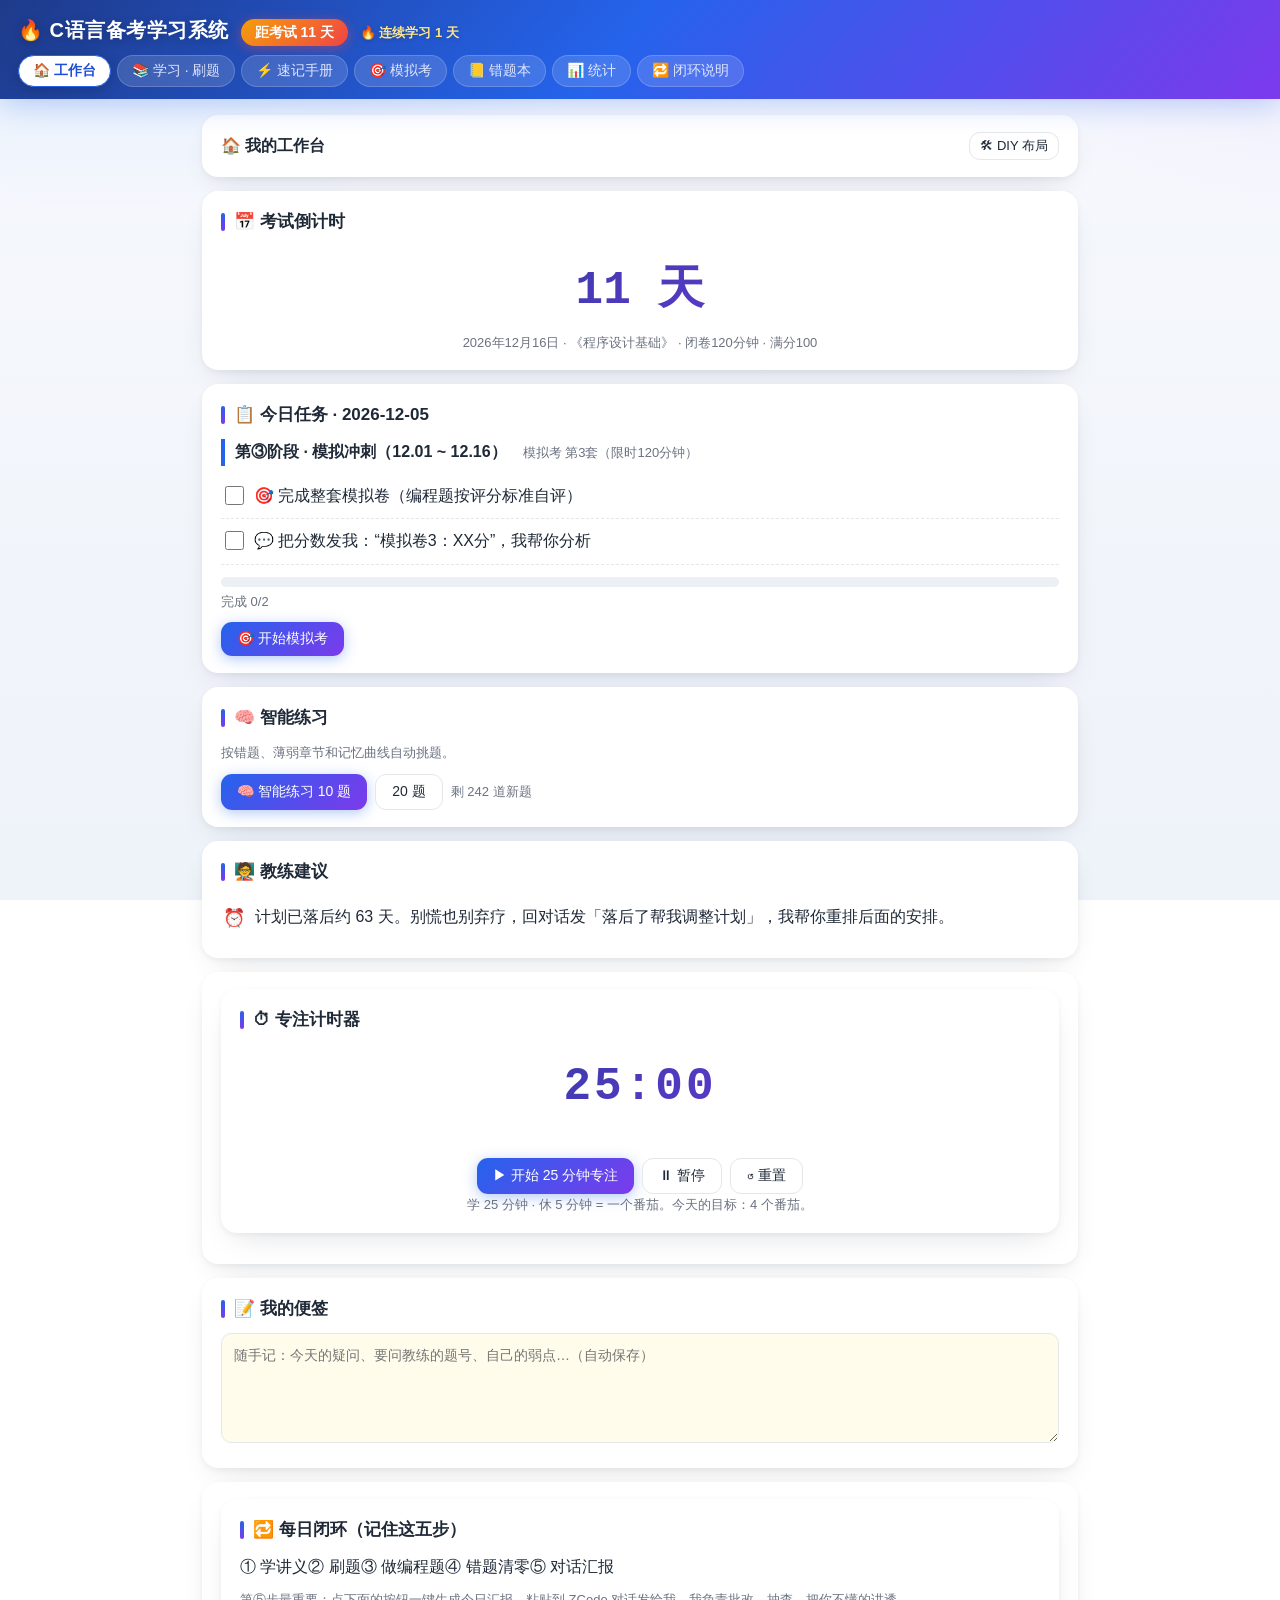
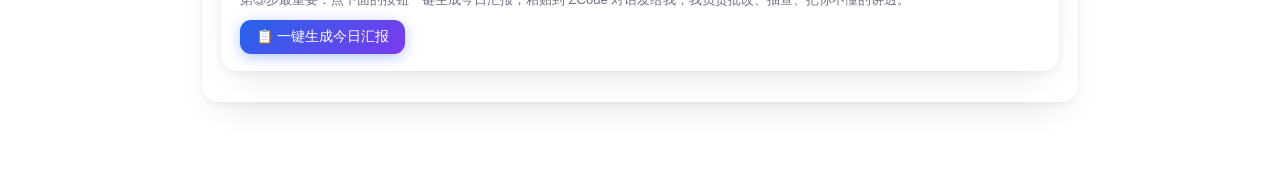
==== index.html @ 24bad848 "C语言备考系统 v3 · 拉满版 + PWA" ====
<!DOCTYPE html>
<html lang="zh-CN">
<head>
<meta charset="UTF-8">
<meta name="viewport" content="width=device-width, initial-scale=1">
<title>C语言备考学习系统 · 12月16日转段考试</title>
<link rel="stylesheet" href="style.css">
<link rel="manifest" href="manifest.webmanifest">
<meta name="theme-color" content="#2563eb">
<meta name="apple-mobile-web-app-capable" content="yes">
<meta name="apple-mobile-web-app-status-bar-style" content="black-translucent">
<link rel="apple-touch-icon" href="icons/icon-192.png">
</head>
<body>
<header>
  <div class="brand">
    <h1>🔥 C语言备考学习系统</h1>
    <span class="countdown" id="countdown">…</span>
    <span class="streak" id="streak"></span>
  </div>
  <nav id="tabs">
    <button data-tab="today">🏠 工作台</button>
    <button data-tab="study">📚 学习 · 刷题</button>
    <button data-tab="cheat">⚡ 速记手册</button>
    <button data-tab="mock">🎯 模拟考</button>
    <button data-tab="wrong">📒 错题本 <span class="badge hidden" id="wrongBadge"></span></button>
    <button data-tab="stats">📊 统计</button>
    <button data-tab="help">🔁 闭环说明</button>
  </nav>
</header>
<main id="view"><div class="card center big-emoji">⏳ 加载题库中…</div></main>

<script src="data/ch1.js"></script>
<script src="data/ch2.js"></script>
<script src="data/ch3.js"></script>
<script src="data/ch4.js"></script>
<script src="data/ch5.js"></script>
<script src="data/ch6.js"></script>
<script src="data/ch7.js"></script>
<script src="data/ch8.js"></script>
<script src="data/ch9.js"></script>
<script src="data/ch10.js"></script>
<script src="data/extra.js"></script>
<script src="data/hard.js"></script>
<script src="app.js"></script>
</body>
</html>
---- style.css ----
/* C语言备考学习系统 样式 */
* { box-sizing: border-box; margin: 0; padding: 0; }
:root {
  --bg: #f4f6fa;
  --card: #ffffff;
  --ink: #1f2937;
  --muted: #6b7280;
  --line: #e5e7eb;
  --brand: #2563eb;
  --brand-soft: #dbeafe;
  --ok: #16a34a;
  --ok-soft: #dcfce7;
  --bad: #dc2626;
  --bad-soft: #fee2e2;
  --warn: #d97706;
  --warn-soft: #fef3c7;
}
body {
  font-family: "Microsoft YaHei", "PingFang SC", "Segoe UI", sans-serif;
  background: var(--bg);
  color: var(--ink);
  line-height: 1.65;
  padding-bottom: 60px;
}
/* ===== 顶栏 ===== */
header {
  position: sticky; top: 0; z-index: 10;
  background: #fff; border-bottom: 1px solid var(--line);
  padding: 10px 16px;
}
.brand { display: flex; align-items: baseline; gap: 12px; flex-wrap: wrap; }
.brand h1 { font-size: 20px; }
.countdown {
  background: var(--bad); color: #fff; border-radius: 999px;
  padding: 1px 12px; font-size: 13px; font-weight: bold;
}
.streak { color: var(--warn); font-size: 13px; font-weight: bold; }
nav { margin-top: 8px; display: flex; gap: 6px; flex-wrap: wrap; }
nav button {
  border: 1px solid var(--line); background: #fff; color: var(--ink);
  padding: 6px 14px; border-radius: 8px; cursor: pointer; font-size: 14px;
  font-family: inherit;
}
nav button.active { background: var(--brand); color: #fff; border-color: var(--brand); }
nav .badge {
  background: var(--bad); color: #fff; border-radius: 999px;
  font-size: 11px; padding: 0 6px; margin-left: 2px;
}
main { max-width: 900px; margin: 16px auto; padding: 0 12px; }
/* ===== 通用组件 ===== */
.card {
  background: var(--card); border: 1px solid var(--line);
  border-radius: 12px; padding: 16px 18px; margin-bottom: 14px;
  box-shadow: 0 1px 2px rgba(0,0,0,0.04);
}
.card h2 { font-size: 17px; margin-bottom: 10px; }
.card h3 { font-size: 15px; margin: 12px 0 6px; }
.btn {
  display: inline-block; border: 1px solid var(--line); background: #fff;
  color: var(--ink); padding: 8px 16px; border-radius: 8px; cursor: pointer;
  font-size: 14px; font-family: inherit; text-decoration: none;
}
.btn:hover { border-color: var(--brand); color: var(--brand); }
.btn.primary { background: var(--brand); border-color: var(--brand); color: #fff; }
.btn.primary:hover { opacity: .9; color: #fff; }
.btn.small { padding: 4px 10px; font-size: 13px; }
.btn.danger { border-color: var(--bad); color: var(--bad); }
.btn:disabled { opacity: .5; cursor: not-allowed; }
.pill {
  display: inline-block; background: var(--brand-soft); color: var(--brand);
  border-radius: 999px; font-size: 12px; padding: 1px 10px; margin-right: 6px;
}
.pill.gray { background: #eceff3; color: var(--muted); }
.pill.warn { background: var(--warn-soft); color: var(--warn); }
.pill.ok { background: var(--ok-soft); color: var(--ok); }
.pill.bad { background: var(--bad-soft); color: var(--bad); }
.bar { background: #eceff3; border-radius: 999px; height: 10px; overflow: hidden; }
.bar > div { background: var(--ok); height: 100%; border-radius: 999px; transition: width .3s; }
.muted { color: var(--muted); font-size: 13px; }
.hidden { display: none !important; }
/* 今日任务 */
.task { display: flex; align-items: flex-start; gap: 10px; padding: 9px 4px; border-bottom: 1px dashed var(--line); }
.task:last-child { border-bottom: none; }
.task input[type=checkbox] { width: 19px; height: 19px; margin-top: 3px; cursor: pointer; accent-color: var(--ok); flex: none; }
.task label { cursor: pointer; }
.task.done label { text-decoration: line-through; color: var(--muted); }
.phase-banner { border-left: 4px solid var(--brand); padding-left: 10px; margin-bottom: 8px; }
.loop-steps { display: flex; gap: 6px; flex-wrap: wrap; margin: 8px 0; }
.loop-steps span { background: var(--brand-soft); color: var(--brand); border-radius: 8px; padding: 4px 10px; font-size: 13px; font-weight: bold; }
/* 章节卡片 */
.ch-head { display: flex; align-items: center; gap: 10px; flex-wrap: wrap; }
.ch-head .grow { flex: 1; }
.ch-actions { display: flex; gap: 8px; flex-wrap: wrap; margin-top: 10px; }
details.notes { margin-top: 10px; }
details.notes summary { cursor: pointer; color: var(--brand); font-weight: bold; }
details.notes[open] summary { margin-bottom: 8px; }
.notes-body { border-top: 1px dashed var(--line); padding-top: 8px; font-size: 14px; }
.notes-body h3 { margin-top: 14px; }
.notes-body pre { background: #f6f8fa; border: 1px solid var(--line); border-radius: 8px; padding: 10px; overflow-x: auto; font-size: 13px; margin: 6px 0; }
.notes-body code { background: #f6f8fa; padding: 0 4px; border-radius: 4px; }
.notes-body ul { padding-left: 22px; margin: 6px 0; }
.notes-body table { border-collapse: collapse; margin: 6px 0; font-size: 13px; }
.notes-body th, .notes-body td { border: 1px solid var(--line); padding: 4px 8px; }
.notes-body th { background: #f6f8fa; }
/* 刷题 */
.qtop { display: flex; align-items: center; gap: 8px; flex-wrap: wrap; margin-bottom: 10px; }
.qtext { white-space: pre-wrap; font-size: 15px; margin-bottom: 12px; }
.qtext code, .opt code { font-family: Consolas, "Courier New", monospace; }
.opts { display: flex; flex-direction: column; gap: 8px; }
.opt {
  text-align: left; border: 1.5px solid var(--line); background: #fff;
  border-radius: 10px; padding: 11px 14px; cursor: pointer; font-size: 14.5px;
  font-family: inherit; white-space: pre-wrap; line-height: 1.55;
}
.opt:hover { border-color: var(--brand); background: var(--brand-soft); }
.opt.locked { pointer-events: none; }
.opt.correct { border-color: var(--ok); background: var(--ok-soft); }
.opt.wrong { border-color: var(--bad); background: var(--bad-soft); }
.expbox { margin-top: 12px; border-radius: 10px; padding: 10px 14px; font-size: 14px; }
.expbox.good { background: var(--ok-soft); border: 1px solid var(--ok); }
.expbox.bad2 { background: var(--bad-soft); border: 1px solid var(--bad); }
.codebox { background: #0f172a; color: #e2e8f0; border-radius: 10px; padding: 12px 14px; overflow-x: auto; font-family: Consolas, "Courier New", monospace; font-size: 13.5px; white-space: pre; margin-top: 8px; }
.qnav { display: flex; gap: 10px; margin-top: 14px; flex-wrap: wrap; align-items: center; }
/* 模拟考 */
.timer {
  font-size: 22px; font-weight: bold; font-family: Consolas, monospace;
  color: var(--brand); background: var(--brand-soft);
  border-radius: 8px; padding: 2px 14px; display: inline-block;
}
.timer.low { color: var(--bad); background: var(--bad-soft); }
.qgrid { display: flex; flex-wrap: wrap; gap: 6px; margin: 10px 0; }
.qgrid button {
  width: 34px; height: 34px; border-radius: 8px; border: 1px solid var(--line);
  background: #fff; cursor: pointer; font-size: 13px; font-family: inherit;
}
.qgrid button.cur { border-color: var(--brand); color: var(--brand); font-weight: bold; }
.qgrid button.done { background: var(--brand-soft); border-color: var(--brand-soft); }
.selfgrade { display: flex; flex-direction: column; gap: 8px; margin-top: 10px; }
.selfgrade label {
  border: 1.5px solid var(--line); border-radius: 10px; padding: 10px 14px;
  cursor: pointer; display: flex; gap: 10px; align-items: center; font-size: 14.5px;
}
.selfgrade label:hover { border-color: var(--brand); }
.selfgrade input { accent-color: var(--brand); width: 17px; height: 17px; }
/* 统计表格 */
table.stats { border-collapse: collapse; width: 100%; font-size: 14px; }
table.stats th, table.stats td { border-bottom: 1px solid var(--line); padding: 7px 8px; text-align: left; }
table.stats th { background: #f6f8fa; font-size: 13px; }
table.stats tr:hover td { background: #fafbfc; }
.rate-good { color: var(--ok); font-weight: bold; }
.rate-mid { color: var(--warn); font-weight: bold; }
.rate-bad { color: var(--bad); font-weight: bold; }
/* 帮助 */
.stepflow { display: flex; flex-direction: column; gap: 10px; }
.stepflow .s { display: flex; gap: 12px; align-items: flex-start; }
.stepflow .num {
  flex: none; width: 30px; height: 30px; border-radius: 50%; background: var(--brand);
  color: #fff; display: flex; align-items: center; justify-content: center; font-weight: bold;
}
.big-emoji { font-size: 40px; text-align: center; margin: 6px 0; }
.center { text-align: center; }
@media (max-width: 600px) {
  main { padding: 0 8px; }
  .card { padding: 12px; }
  .brand h1 { font-size: 16px; }
}
/* ===== v2 工作台 ===== */
.hero { display: flex; gap: 10px; flex-wrap: wrap; margin-bottom: 14px; }
.hero .card { flex: 1; min-width: 200px; margin-bottom: 0; text-align: center; padding: 12px; }
.hero .num { font-size: 26px; font-weight: bold; color: var(--brand); }
.hero .lbl { font-size: 13px; color: var(--muted); }
.advice-item { display: flex; gap: 10px; padding: 8px 2px; border-bottom: 1px dashed var(--line); align-items: flex-start; }
.advice-item:last-child { border-bottom: none; }
.advice-item .ico { flex: none; font-size: 18px; }
.weak-chips { display: flex; gap: 8px; flex-wrap: wrap; margin-top: 8px; }
.weak-chips button { border: 1px solid var(--bad-soft); background: var(--bad-soft); color: var(--bad); border-radius: 999px; padding: 4px 12px; cursor: pointer; font-size: 13px; font-family: inherit; }
.weak-chips button:hover { opacity: .8; }
.heat-row { display: flex; align-items: center; gap: 10px; padding: 5px 0; }
.heat-row .tname { width: 110px; flex: none; font-size: 13.5px; }
.heat-row .tbar { flex: 1; }
.heat-row .trate { width: 52px; text-align: right; font-size: 13px; }
.logbars { display: flex; align-items: flex-end; gap: 4px; height: 70px; padding-top: 6px; }
.logbars .lb { flex: 1; display: flex; flex-direction: column; justify-content: flex-end; align-items: center; gap: 3px; height: 100%; }
.logbars .bar2 { width: 70%; max-width: 26px; background: var(--brand); border-radius: 4px 4px 0 0; min-height: 2px; }
.logbars .lb.zero .bar2 { background: #e5e7eb; }
.logbars .cap { font-size: 10px; color: var(--muted); writing-mode: vertical-lr; height: 34px; overflow: hidden; }
.trendbox svg { max-width: 100%; }
.modal-mask { position: fixed; inset: 0; background: rgba(15,23,42,.45); z-index: 50; display: flex; align-items: center; justify-content: center; padding: 16px; }
.modal { background: #fff; border-radius: 12px; max-width: 640px; width: 100%; max-height: 84vh; overflow: auto; padding: 18px; }
.modal h3 { margin-bottom: 8px; }
.modal textarea { width: 100%; height: 200px; font-size: 12px; font-family: Consolas, monospace; border: 1px solid var(--line); border-radius: 8px; padding: 8px; box-sizing: border-box; }
.modal .mrow { display: flex; gap: 8px; margin-top: 10px; flex-wrap: wrap; }
.srs-lv { font-size: 11px; background: #eceff3; color: var(--muted); border-radius: 999px; padding: 1px 8px; }
.due-tip { background: var(--warn-soft); color: var(--warn); border-radius: 8px; padding: 6px 10px; font-size: 13px; margin-bottom: 10px; }
/* ===== v3 豪华版 ===== */
body {
  background:
    radial-gradient(1100px 520px at 8% -8%, #dbeafe 0%, transparent 55%),
    radial-gradient(900px 480px at 108% -4%, #ede9fe 0%, transparent 55%),
    linear-gradient(180deg, #f7f9fd 0%, #eef2f9 100%);
  background-attachment: fixed;
  min-height: 100vh;
}
header {
  background: linear-gradient(130deg, #1e3a8a 0%, #2563eb 48%, #7c3aed 100%);
  border: none;
  box-shadow: 0 6px 28px rgba(37, 99, 235, .28);
  padding: 14px 18px 12px;
}
.brand h1 {
  color: #fff; letter-spacing: .5px;
  text-shadow: 0 2px 10px rgba(0,0,0,.25);
}
.countdown {
  background: linear-gradient(135deg, #f59e0b, #ef4444);
  box-shadow: 0 2px 12px rgba(239, 68, 68, .45);
  font-size: 14px; padding: 2px 14px;
}
.streak { color: #fde68a; text-shadow: 0 1px 4px rgba(0,0,0,.2); }
nav button {
  background: rgba(255,255,255,.14);
  color: #e0e7ff;
  border: 1px solid rgba(255,255,255,.18);
  border-radius: 999px;
  backdrop-filter: blur(8px);
  transition: all .18s ease;
}
nav button:hover { background: rgba(255,255,255,.24); color: #fff; }
nav button.active {
  background: #fff; color: #1d4ed8; font-weight: bold;
  box-shadow: 0 3px 14px rgba(0,0,0,.18);
}
nav .badge { box-shadow: 0 1px 6px rgba(0,0,0,.35); }
.card {
  border-radius: 16px;
  border: 1px solid rgba(255,255,255,.75);
  box-shadow: 0 2px 6px rgba(15,23,42,.05), 0 14px 34px -14px rgba(15,23,42,.14);
  transition: transform .16s ease, box-shadow .16s ease;
}
.card:hover {
  transform: translateY(-2px);
  box-shadow: 0 6px 14px rgba(15,23,42,.07), 0 22px 44px -16px rgba(15,23,42,.20);
}
.card h2 { position: relative; padding-left: 13px; }
.card h2::before {
  content: ''; position: absolute; left: 0; top: 5px; bottom: 5px;
  width: 4px; border-radius: 2px;
  background: linear-gradient(180deg, #2563eb, #7c3aed);
}
.btn { border-radius: 11px; transition: all .16s ease; }
.btn.primary {
  background: linear-gradient(135deg, #2563eb, #7c3aed);
  border: none; color: #fff;
  box-shadow: 0 3px 14px rgba(37, 99, 235, .35);
}
.btn.primary:hover {
  transform: translateY(-1px); opacity: 1; color: #fff;
  box-shadow: 0 7px 20px rgba(37, 99, 235, .45);
}
.btn:not(.primary):hover { transform: translateY(-1px); }
.opt {
  border-radius: 13px;
  padding: 11px 14px 11px 54px;
  position: relative;
  transition: all .15s ease, transform .15s ease;
}
.opt .letter {
  position: absolute; left: 15px; top: 50%; transform: translateY(-50%);
  width: 27px; height: 27px; border-radius: 50%;
  background: #eef2f7; color: #64748b;
  display: flex; align-items: center; justify-content: center;
  font-weight: bold; font-size: 13px;
  transition: all .15s ease;
}
.opt:hover { transform: translateX(3px); }
.opt.correct { background: linear-gradient(135deg, #dcfce7, #d1fae5); animation: pop .3s ease; }
.opt.correct .letter { background: linear-gradient(135deg, #16a34a, #15803d); color: #fff; }
.opt.wrong { background: linear-gradient(135deg, #fee2e2, #fecaca); animation: shake .3s ease; }
.opt.wrong .letter { background: linear-gradient(135deg, #dc2626, #b91c1c); color: #fff; }
@keyframes pop { 0% { transform: scale(.98); } 55% { transform: scale(1.015); } 100% { transform: scale(1); } }
@keyframes shake { 0%,100% { transform: translateX(0); } 30% { transform: translateX(-4px); } 60% { transform: translateX(4px); } }
main > .card, main > div { animation: fadeUp .28s ease; }
@keyframes fadeUp { from { opacity: 0; transform: translateY(8px); } to { opacity: 1; transform: none; } }
.quote {
  font-size: 14px; color: #713f12; font-style: italic;
  background: linear-gradient(90deg, #fef9c3, #fef3c7 70%, transparent);
  border-left: 4px solid #f59e0b;
  padding: 9px 14px; border-radius: 0 10px 10px 0;
  margin-bottom: 14px;
}
.focus-clock {
  font-size: 46px; font-weight: 800; font-family: Consolas, monospace;
  letter-spacing: 3px; text-align: center;
  background: linear-gradient(135deg, #1e3a8a, #7c3aed);
  -webkit-background-clip: text; background-clip: text; color: transparent;
  padding: 6px 0 2px;
}
.focus-state { text-align: center; color: var(--muted); font-size: 13px; min-height: 20px; }
.confetti-piece {
  position: fixed; top: -24px; z-index: 99;
  width: 10px; height: 15px; border-radius: 2px;
  animation: fall linear forwards;
  pointer-events: none;
}
@keyframes fall { to { transform: translateY(106vh) rotate(720deg); opacity: .85; } }
.flash { border: 1px solid var(--line); border-radius: 14px; padding: 13px 16px; margin-bottom: 10px; background: rgba(255,255,255,.92); }
.flash summary { cursor: pointer; font-weight: bold; font-size: 15px; }
.flash summary .ftag { font-size: 12px; color: var(--brand); background: var(--brand-soft); border-radius: 999px; padding: 1px 10px; margin-right: 8px; }
.flash .fbody { margin-top: 9px; border-top: 1px dashed var(--line); padding-top: 9px; font-size: 14px; }
.flash .fbody pre { background: #f6f8fa; padding: 9px 12px; border-radius: 9px; overflow-x: auto; font-size: 13px; margin: 6px 0; }
.flash .fbody ul { padding-left: 20px; }
.flash .fbody table { border-collapse: collapse; font-size: 13px; margin: 6px 0; }
.flash .fbody th, .flash .fbody td { border: 1px solid var(--line); padding: 4px 9px; }
.flash .fbody th { background: #f6f8fa; }
#cheatSearch {
  width: 100%; padding: 11px 18px;
  border: 2px solid var(--line); border-radius: 999px;
  font-size: 15px; margin-bottom: 14px; box-sizing: border-box;
  font-family: inherit; background: rgba(255,255,255,.9);
  transition: border .15s ease, box-shadow .15s ease;
}
#cheatSearch:focus { outline: none; border-color: var(--brand); box-shadow: 0 0 0 4px var(--brand-soft); }
::-webkit-scrollbar { width: 10px; height: 10px; }
::-webkit-scrollbar-thumb { background: #c7d2e8; border-radius: 999px; border: 2px solid transparent; background-clip: content-box; }
::-webkit-scrollbar-thumb:hover { background: #94a8cc; background-clip: content-box; }
.expbox { border-radius: 12px; }
.timer { border-radius: 999px; }
/* ===== DIY 工作台 ===== */
.widget { position: relative; }
.widget.editing { outline: 2px dashed #a5b4fc; outline-offset: 3px; cursor: grab; }
.widget.dragging { opacity: .45; }
.wctrl { position: absolute; top: 10px; right: 10px; display: flex; gap: 5px; z-index: 5; }
.wbtn {
  width: 26px; height: 26px; border-radius: 8px; border: 1px solid var(--line);
  background: #fff; color: var(--muted); cursor: pointer; font-size: 13px; line-height: 1;
}
.wbtn:hover { border-color: var(--brand); color: var(--brand); }
.wbtn.danger:hover { border-color: var(--bad); color: var(--bad); }
.bigcount {
  font-size: 46px; font-weight: 800; text-align: center; padding: 8px 0 2px;
  font-family: Consolas, "Segoe UI", monospace;
  background: linear-gradient(135deg, #1e3a8a, #7c3aed);
  -webkit-background-clip: text; background-clip: text; color: transparent;
}
.notebox {
  width: 100%; min-height: 110px; resize: vertical;
  border: 1.5px solid var(--line); border-radius: 10px;
  padding: 10px 12px; font-size: 14px; font-family: inherit;
  box-sizing: border-box; background: #fffceb; line-height: 1.6;
}
.notebox:focus { outline: none; border-color: #f59e0b; }
.minirow { display: flex; align-items: center; gap: 10px; padding: 5px 0; cursor: pointer; }
.minirow .mname { width: 118px; flex: none; font-size: 13px; white-space: nowrap; overflow: hidden; text-overflow: ellipsis; }
.minirow .tbar { flex: 1; }
.minirow .trate { width: 46px; text-align: right; font-size: 12.5px; color: var(--muted); }
.minirow:hover .mname { color: var(--brand); }
.cheatin {
  width: 100%; padding: 9px 12px; margin-top: 8px;
  border: 1.5px solid var(--line); border-radius: 10px;
  font-size: 14px; font-family: inherit; box-sizing: border-box; background: #fff;
}
.cheatin:focus { outline: none; border-color: var(--brand); }
.linkrow { display: flex; align-items: center; gap: 8px; padding: 4px 0; }
.linkrow a { color: var(--brand); text-decoration: none; flex: 1; font-size: 14px; }
.linkrow a:hover { text-decoration: underline; }
.doodle { width: 100%; border: 1.5px solid var(--line); border-radius: 12px; background: #fff; touch-action: none; cursor: crosshair; }
.weekrow { display: flex; gap: 10px; padding: 6px 4px; border-bottom: 1px dashed var(--line); font-size: 13.5px; align-items: baseline; }
.weekrow:last-child { border-bottom: none; }
.weekrow.today { background: var(--brand-soft); border-radius: 8px; padding-left: 8px; }
.weekrow.today b { color: var(--brand); }
.weekrow.weekend span { color: var(--muted); }
.weekrow b { flex: none; width: 92px; }
.badgegrid { display: flex; flex-wrap: wrap; gap: 10px; }
.badge { width: 72px; text-align: center; opacity: .3; filter: grayscale(1); }
.badge.on { opacity: 1; filter: none; }
.badge .bico { font-size: 30px; }
.badge .bname { font-size: 11.5px; color: var(--muted); }
.badge.on .bname { color: var(--ink); font-weight: bold; }
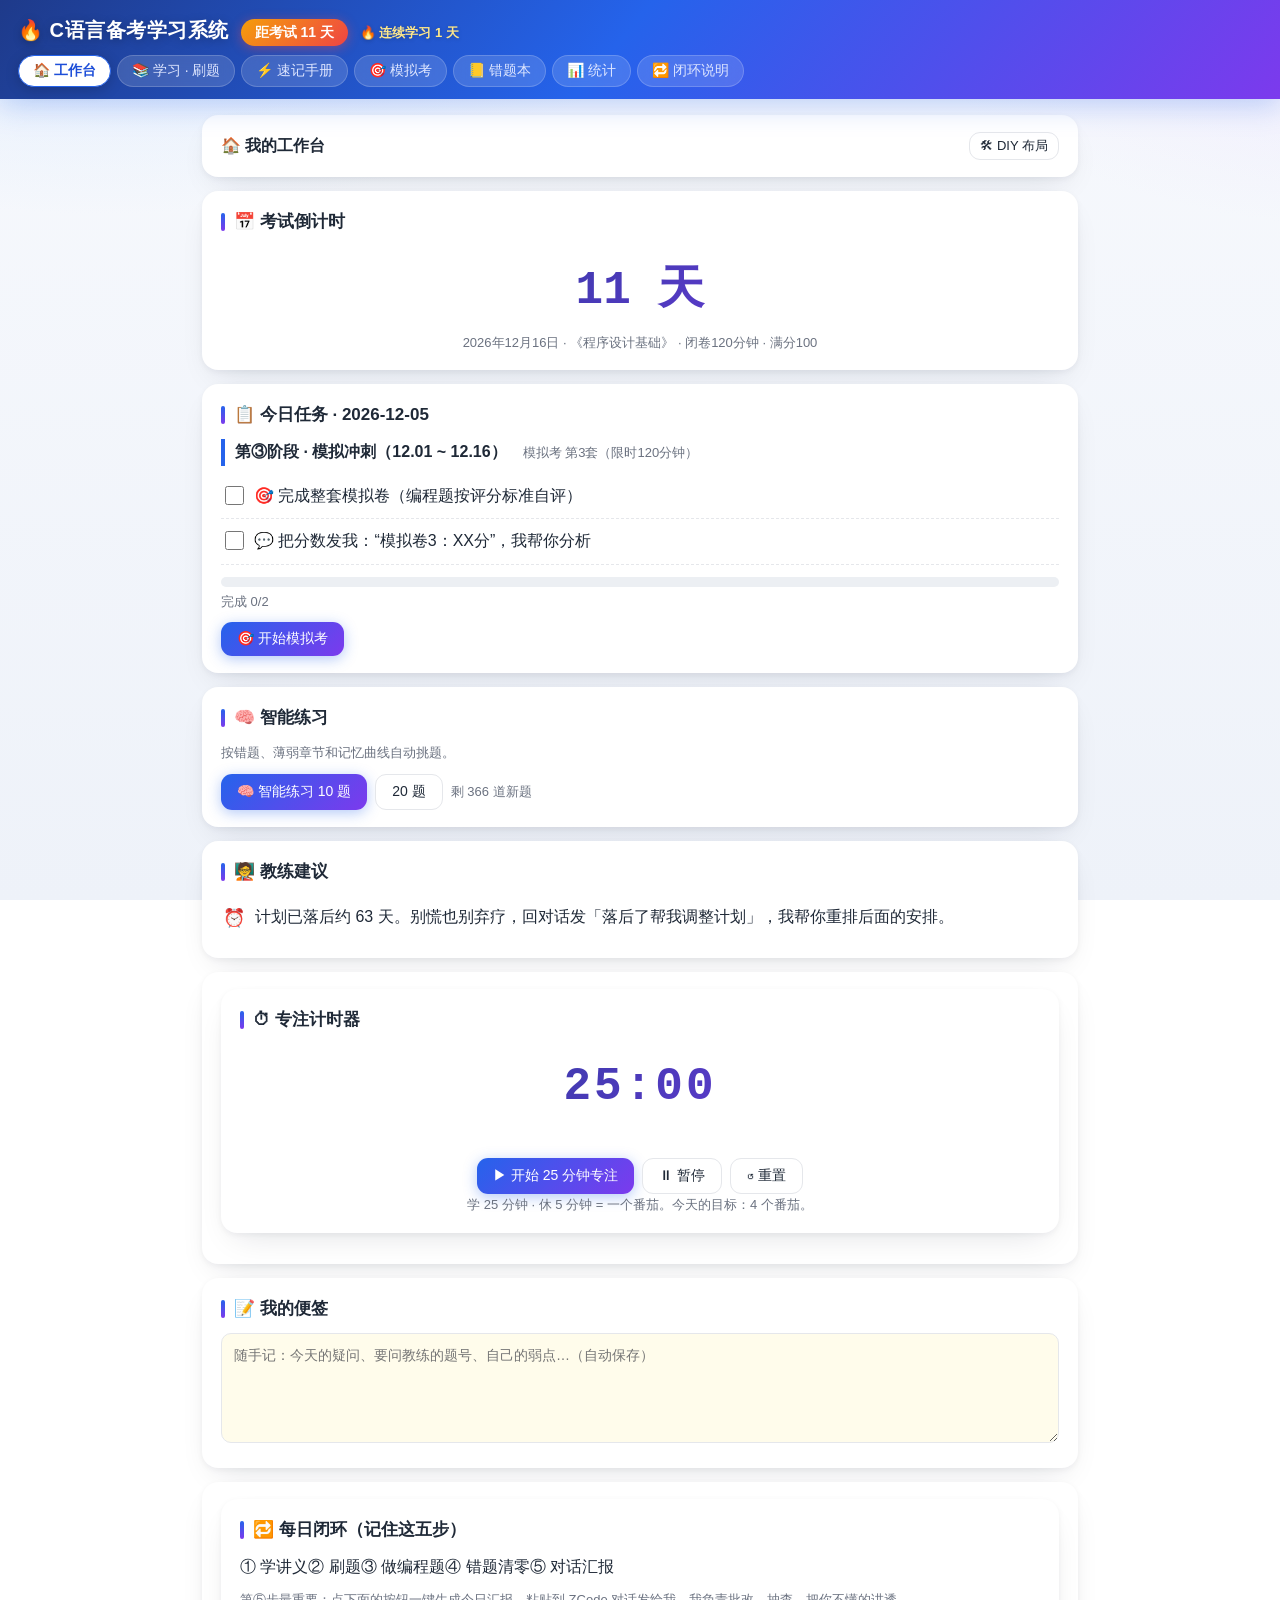
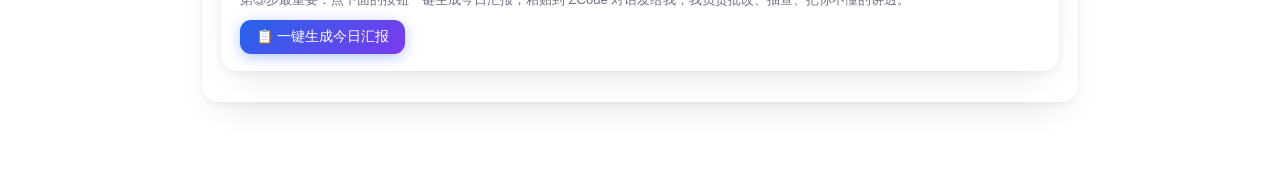
==== commit f619264f: "上线46道真题风格题(zt-1~46) + 模拟考保真组卷(剔除判断题/难题分层) + 晋级门槛85→95" ====
--- a/index.html
+++ b/index.html
@@ -42,6 +42,7 @@
 <script src="data/ch10.js"></script>
 <script src="data/extra.js"></script>
 <script src="data/hard.js"></script>
+<script src="data/zhenti.js"></script>
 <script src="app.js"></script>
 </body>
 </html>
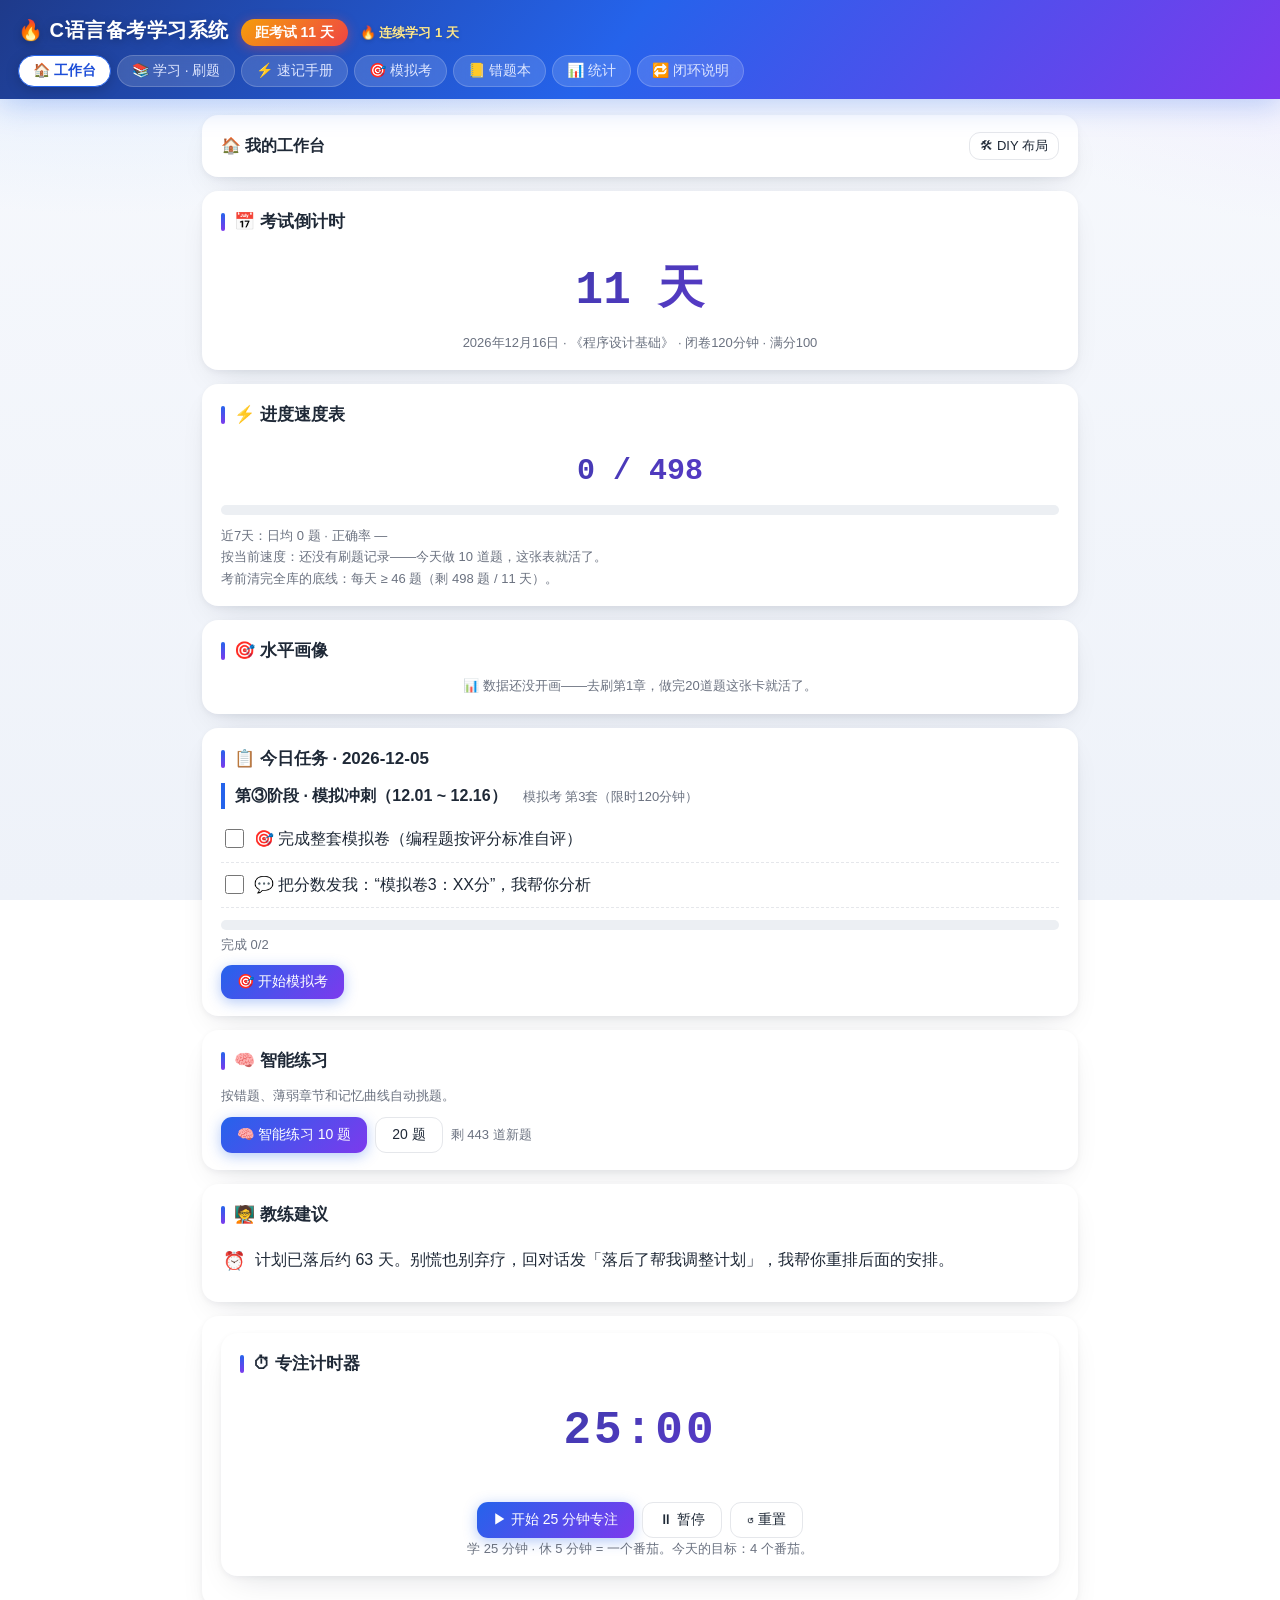
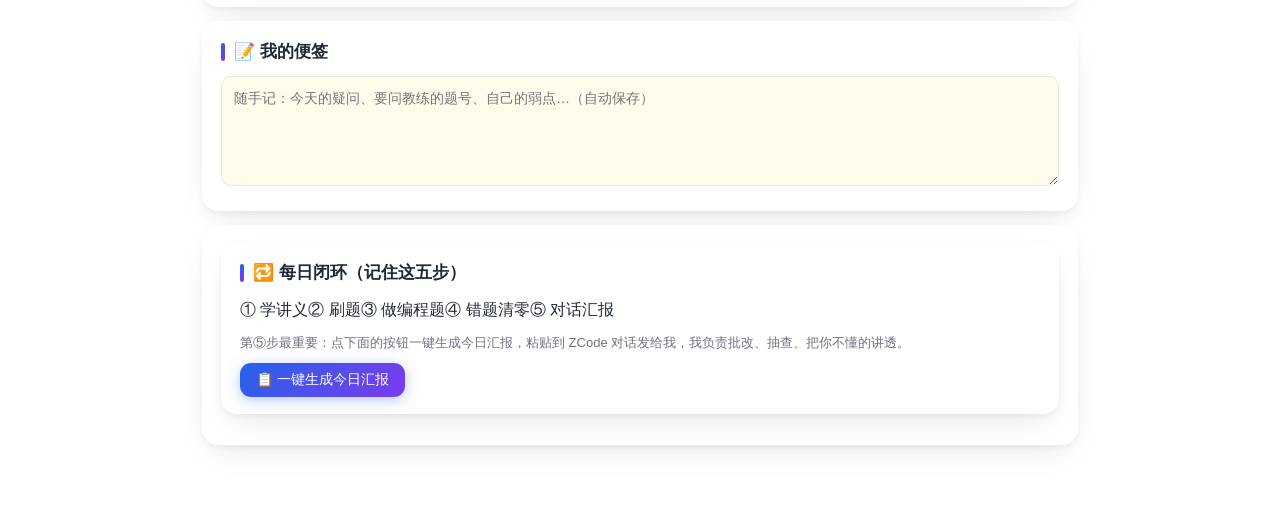
==== commit d01f1f7e: "上线56道二级C官方样题+各省专升本原卷题(zt-72~127)" ====
--- a/index.html
+++ b/index.html
@@ -43,6 +43,7 @@
 <script src="data/extra.js"></script>
 <script src="data/hard.js"></script>
 <script src="data/zhenti.js"></script>
+<script src="data/zhenti2.js"></script>
 <script src="app.js"></script>
 </body>
 </html>
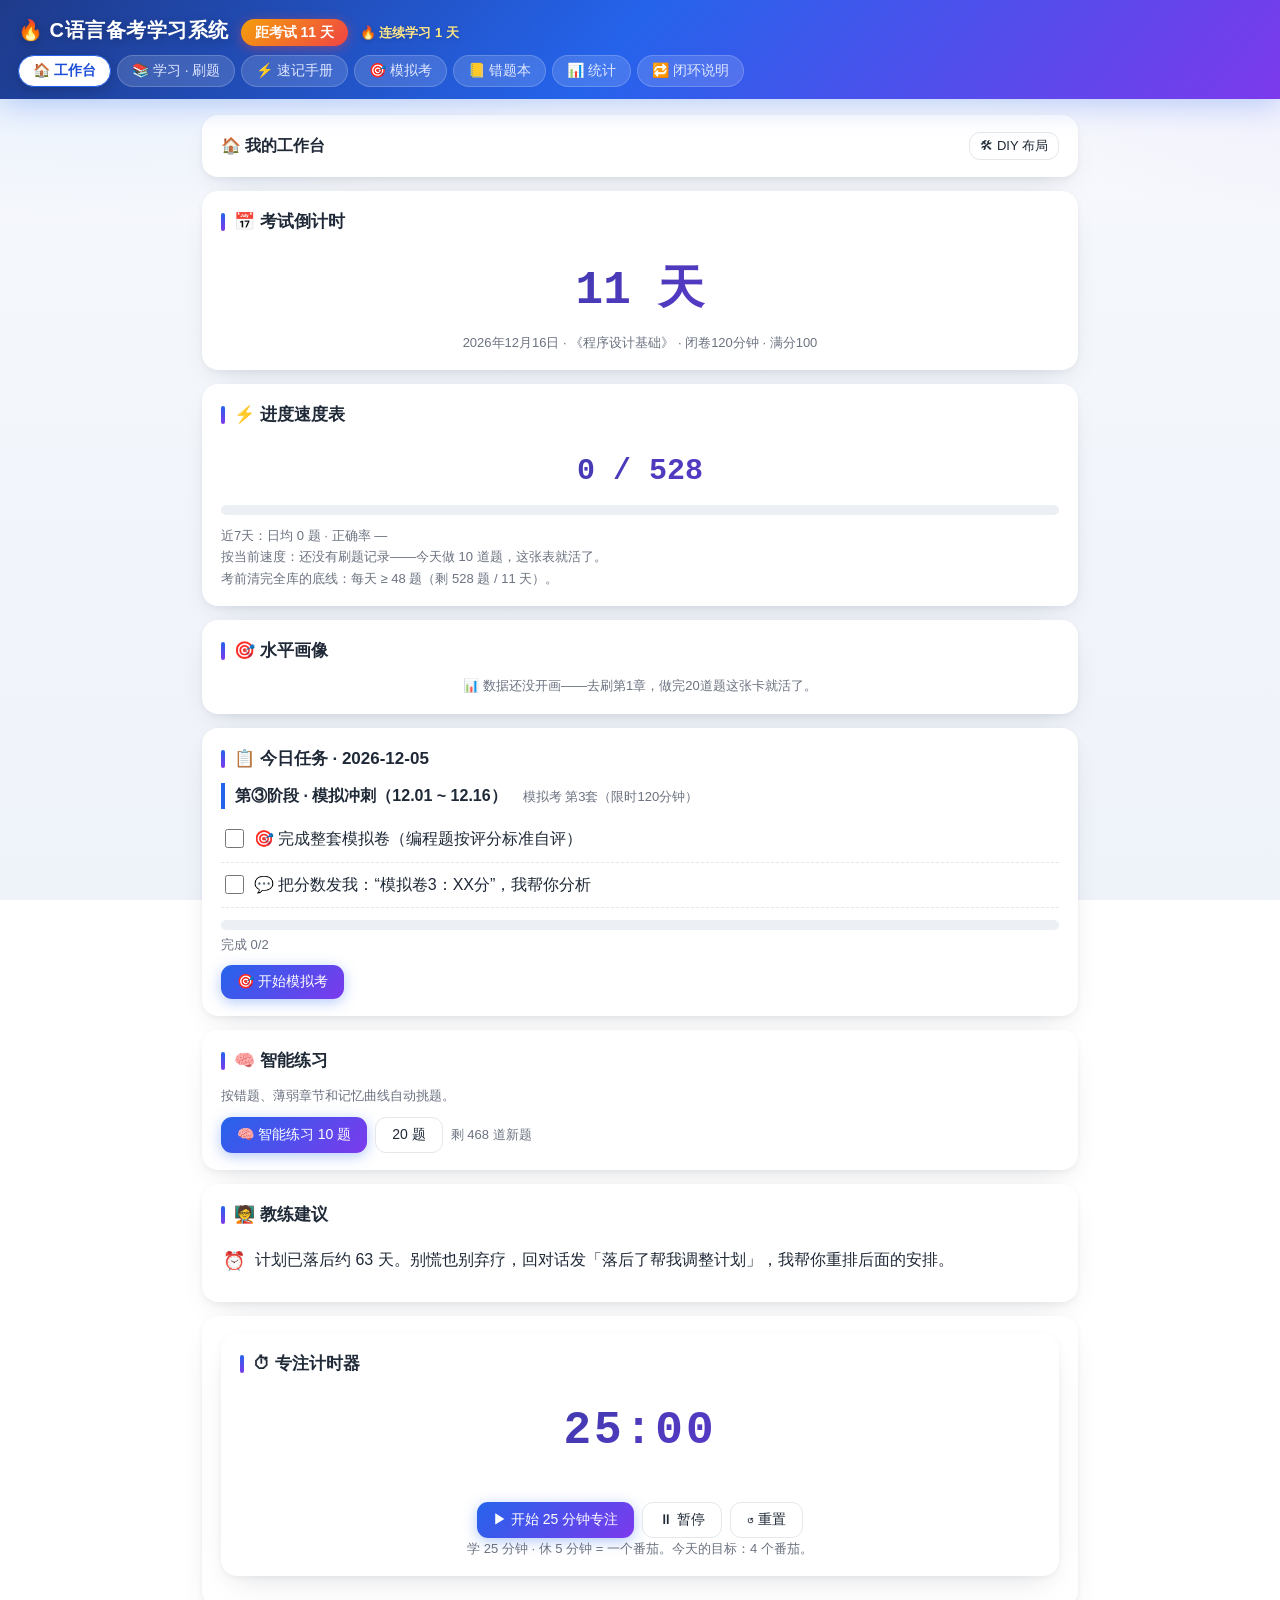
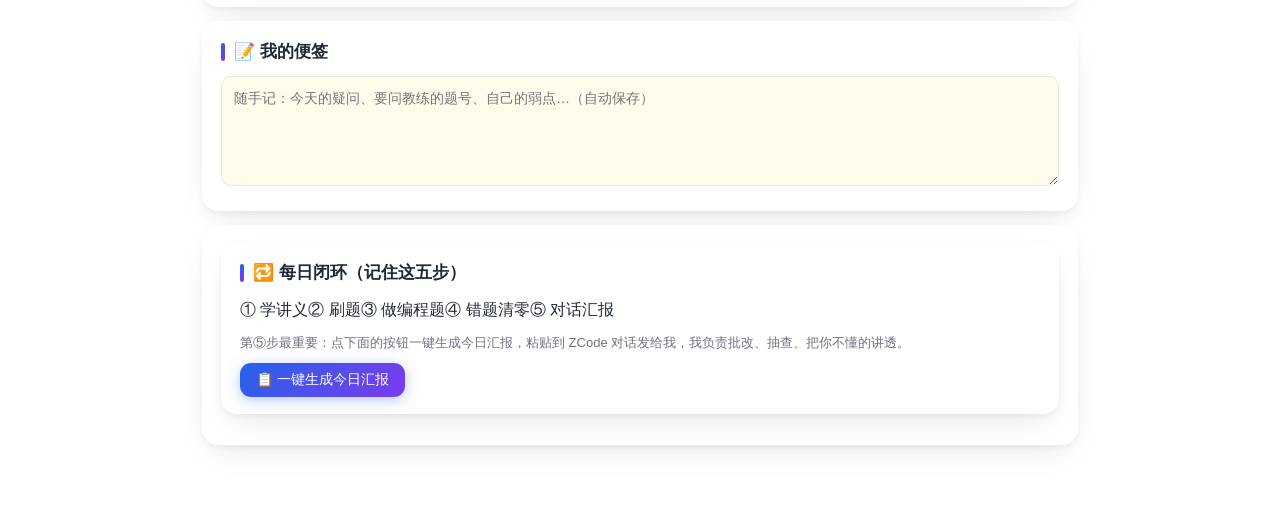
==== commit 57f8c2dd: "上线30道广东插本2022/2023真题回忆题(zt-128~157)" ====
--- a/index.html
+++ b/index.html
@@ -44,6 +44,7 @@
 <script src="data/hard.js"></script>
 <script src="data/zhenti.js"></script>
 <script src="data/zhenti2.js"></script>
+<script src="data/zhenti3.js"></script>
 <script src="app.js"></script>
 </body>
 </html>
